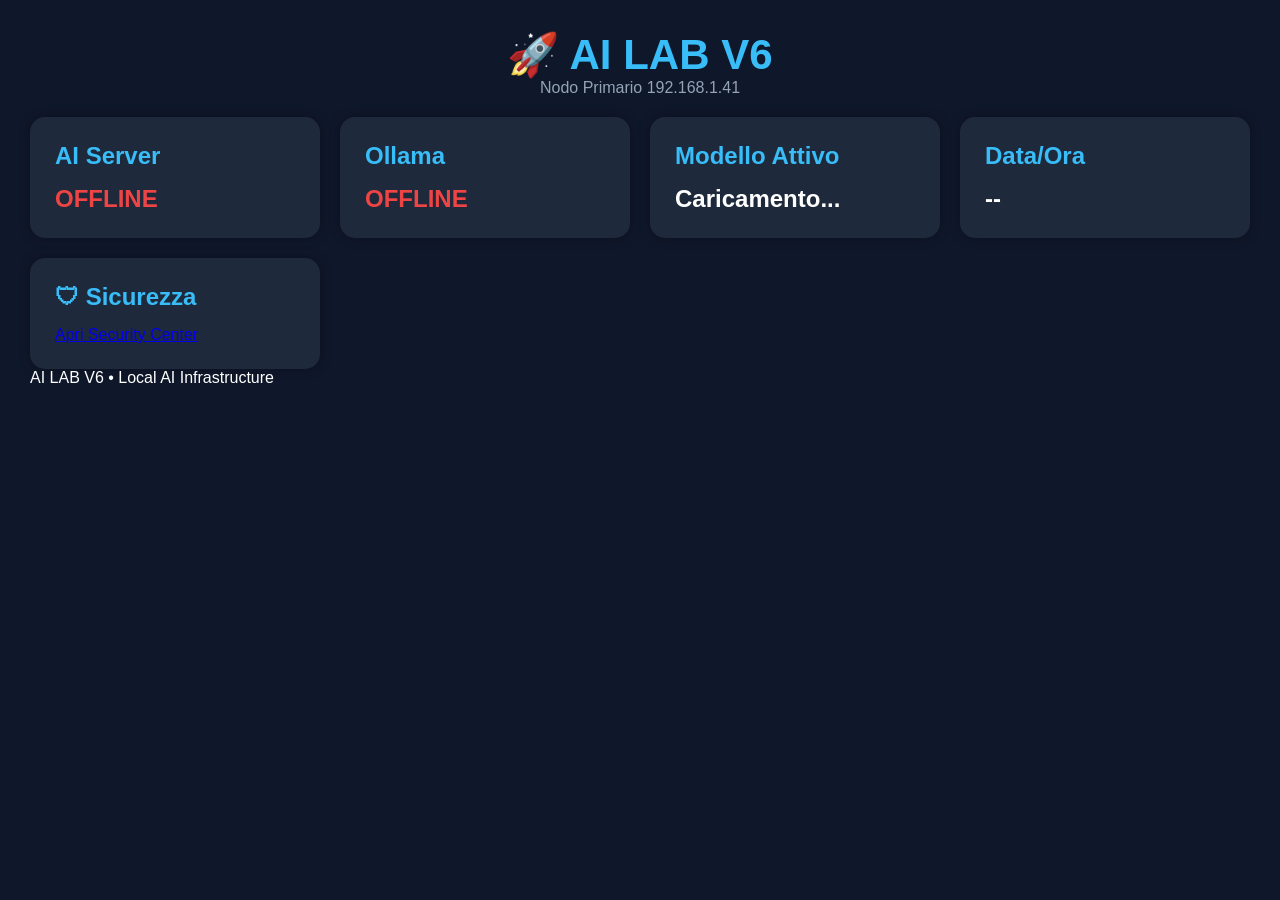
==== webui/index.html @ 9b21e297 "Security Center WebUI operativo" ====
<!DOCTYPE html>
<html lang="it">

<head>
    <meta charset="UTF-8">
    <meta name="viewport" content="width=device-width, initial-scale=1.0">
    <title>AI LAB V6</title>

    <link rel="stylesheet" href="style.css">
</head>

<body>

    <header>
        <h1>🚀 AI LAB V6</h1>
        <p>Nodo Primario 192.168.1.41</p>
    </header>

    <div class="dashboard">

        <div class="card">
            <h2>AI Server</h2>
            <div id="server" class="value">
                Caricamento...
            </div>
        </div>

        <div class="card">
            <h2>Ollama</h2>
            <div id="ollama" class="value">
                Caricamento...
            </div>
        </div>

        <div class="card">
            <h2>Modello Attivo</h2>
            <div id="model" class="value">
                Caricamento...
            </div>
        </div>

        <div class="card">
            <h2>Data/Ora</h2>
            <div id="clock" class="value">
                --
            </div>			
        </div>
		
    <div class="card">
        <h2>🛡 Sicurezza</h2>

        <a href="security.html">
        Apri Security Center
        </a>
        </div>

    </div>

    <div class="footer">
        AI LAB V6 • Local AI Infrastructure
     </div>

    <script src="app.js"></script>

</body>

</html>
---- webui/style.css ----
* {
    margin: 0;
    padding: 0;
    box-sizing: border-box;
}

body {
    background: #0f172a;
    color: white;
    font-family: Segoe UI, Arial, sans-serif;
    min-height: 100vh;
    padding: 30px;
}

header {
    text-align: center;
    margin-bottom: 20px;
}

header h1 {
    color: #38bdf8;
    font-size: 42px;
}

header p {
    color: #94a3b8;
}

nav {
    text-align: center;
    margin-bottom: 30px;
}

nav a {
    color: white;
    text-decoration: none;
    margin: 10px;
    padding: 10px 16px;
    border-radius: 8px;
    background: #1e293b;
}

nav a:hover {
    background: #38bdf8;
    color: #000;
}

.dashboard {
    display: grid;
    grid-template-columns: repeat(auto-fit, minmax(260px, 1fr));
    gap: 20px;
}

.card {
    padding: 25px;
    border-radius: 15px;
    background: #1e293b;
    box-shadow: 0 0 12px rgba(0,0,0,0.3);
}

.card h2 {
    margin-bottom: 15px;
    color: #38bdf8;
}

.value {
    font-size: 24px;
    font-weight: bold;
}

.online {
    color: #22c55e;
}

.offline {
    color: #ef4444;
}

footer {
    text-align: center;
    margin-top: 40px;
    color: #94a3b8;
}
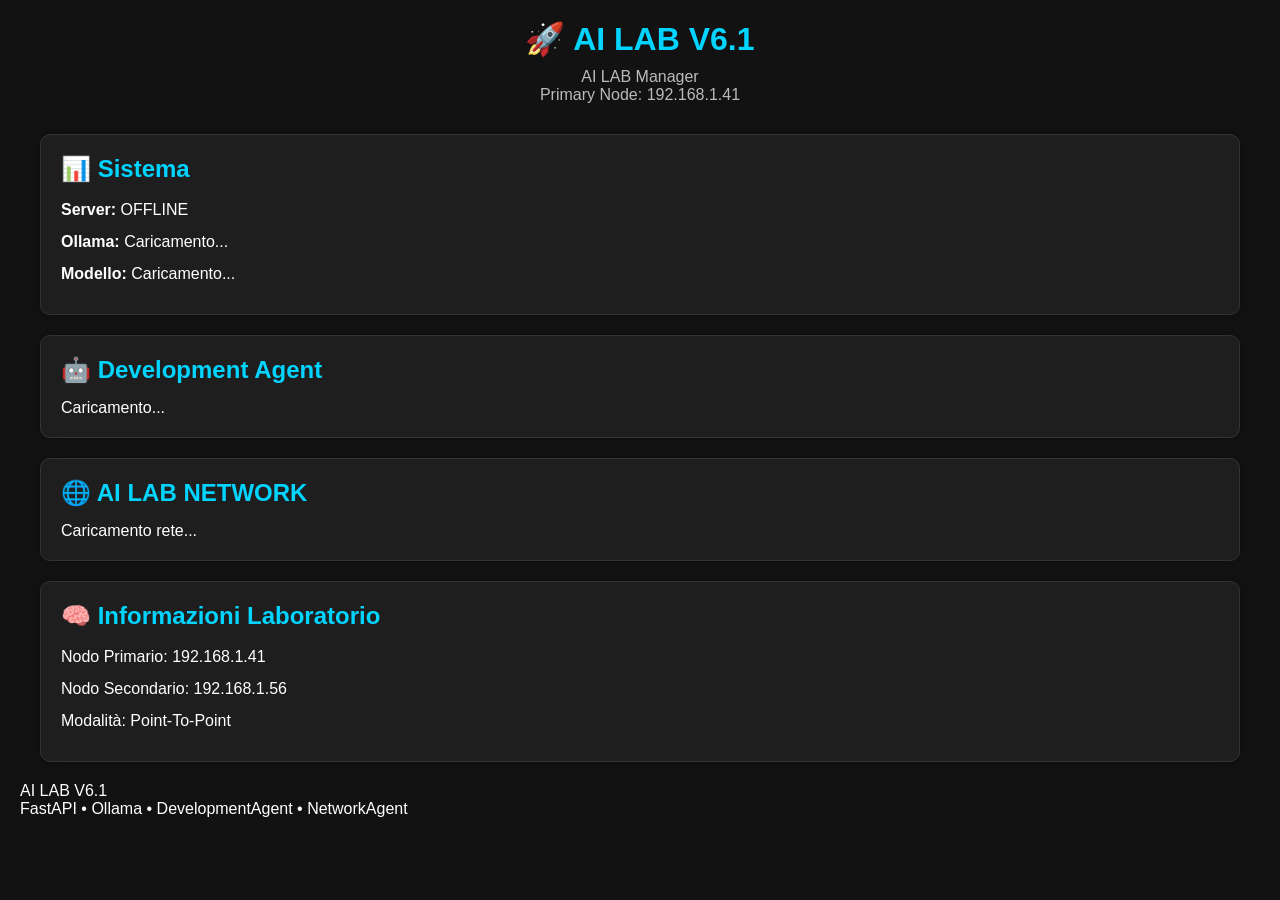
==== commit ade9d099: "WebUI network dashboard working" ====
--- a/webui/index.html
+++ b/webui/index.html
@@ -2,63 +2,126 @@
 <html lang="it">
 
 <head>
+
     <meta charset="UTF-8">
-    <meta name="viewport" content="width=device-width, initial-scale=1.0">
-    <title>AI LAB V6</title>
+
+    <meta name="viewport"
+          content="width=device-width, initial-scale=1.0">
+
+    <title>AI LAB V6.1</title>
 
     <link rel="stylesheet" href="style.css">
+
 </head>
 
 <body>
 
     <header>
-        <h1>🚀 AI LAB V6</h1>
-        <p>Nodo Primario 192.168.1.41</p>
+
+        <h1>🚀 AI LAB V6.1</h1>
+
+        <p>
+            AI LAB Manager
+        </p>
+
+        <p>
+            Primary Node:
+            192.168.1.41
+        </p>
+
     </header>
 
-    <div class="dashboard">
+    <main>
 
-        <div class="card">
-            <h2>AI Server</h2>
-            <div id="server" class="value">
+        <section class="card">
+
+            <h2>📊 Sistema</h2>
+
+            <p>
+                <strong>Server:</strong>
+                <span id="server-status">
+                    Caricamento...
+                </span>
+            </p>
+
+            <p>
+                <strong>Ollama:</strong>
+                <span id="ollama-status">
+                    Caricamento...
+                </span>
+            </p>
+
+            <p>
+                <strong>Modello:</strong>
+                <span id="model-name">
+                    Caricamento...
+                </span>
+            </p>
+
+        </section>
+
+        <section class="card">
+
+            <h2>🤖 Development Agent</h2>
+
+            <div id="development-agent">
+
                 Caricamento...
+
             </div>
-        </div>
 
-        <div class="card">
-            <h2>Ollama</h2>
-            <div id="ollama" class="value">
-                Caricamento...
+        </section>
+
+        <section class="card">
+
+            <h2>🌐 AI LAB NETWORK</h2>
+
+            <div id="network-panel">
+
+                Caricamento rete...
+
             </div>
-        </div>
 
-        <div class="card">
-            <h2>Modello Attivo</h2>
-            <div id="model" class="value">
-                Caricamento...
+        </section>
+
+        <section class="card">
+
+            <h2>🧠 Informazioni Laboratorio</h2>
+
+            <div id="lab-info">
+
+                <p>
+                    Nodo Primario:
+                    192.168.1.41
+                </p>
+
+                <p>
+                    Nodo Secondario:
+                    192.168.1.56
+                </p>
+
+                <p>
+                    Modalità:
+                    Point-To-Point
+                </p>
+
             </div>
-        </div>
 
-        <div class="card">
-            <h2>Data/Ora</h2>
-            <div id="clock" class="value">
-                --
-            </div>			
-        </div>
-		
-    <div class="card">
-        <h2>🛡 Sicurezza</h2>
+        </section>
 
-        <a href="security.html">
-        Apri Security Center
-        </a>
-        </div>
+    </main>
 
-    </div>
+    <footer>
 
-    <div class="footer">
-        AI LAB V6 • Local AI Infrastructure
-     </div>
+        <p>
+            AI LAB V6.1
+        </p>
+
+        <p>
+            FastAPI • Ollama • DevelopmentAgent • NetworkAgent
+        </p>
+
+    </footer>
 
     <script src="app.js"></script>
 
--- a/webui/style.css
+++ b/webui/style.css
@@ -1,3 +1,8 @@
+/* ========================================
+   AI LAB V6.1
+   STYLE.CSS
+======================================== */
+
 * {
     margin: 0;
     padding: 0;
@@ -5,79 +10,77 @@
 }
 
 body {
-    background: #0f172a;
-    color: white;
-    font-family: Segoe UI, Arial, sans-serif;
-    min-height: 100vh;
-    padding: 30px;
+
+    font-family: Arial, Helvetica, sans-serif;
+
+    background-color: #121212;
+
+    color: #ffffff;
+
+    padding: 20px;
 }
 
 header {
+
     text-align: center;
-    margin-bottom: 20px;
+
+    margin-bottom: 30px;
 }
 
 header h1 {
-    color: #38bdf8;
-    font-size: 42px;
+
+    color: #00d4ff;
+
+    margin-bottom: 10px;
 }
 
 header p {
-    color: #94a3b8;
+
+    color: #bbbbbb;
 }
 
-nav {
-    text-align: center;
-    margin-bottom: 30px;
-}
+main {
 
-nav a {
-    color: white;
-    text-decoration: none;
-    margin: 10px;
-    padding: 10px 16px;
-    border-radius: 8px;
-    background: #1e293b;
-}
+    max-width: 1200px;
 
-nav a:hover {
-    background: #38bdf8;
-    color: #000;
-}
-
-.dashboard {
-    display: grid;
-    grid-template-columns: repeat(auto-fit, minmax(260px, 1fr));
-    gap: 20px;
+    margin: auto;
 }
 
 .card {
-    padding: 25px;
-    border-radius: 15px;
-    background: #1e293b;
-    box-shadow: 0 0 12px rgba(0,0,0,0.3);
+
+    background-color: #1e1e1e;
+
+    border: 1px solid #333;
+
+    border-radius: 10px;
+
+    padding: 20px;
+
+    margin-bottom: 20px;
+
+    box-shadow: 0 0 10px rgba(0, 0, 0, 0.3);
 }
 
 .card h2 {
+
+    color: #00d4ff;
+
     margin-bottom: 15px;
-    color: #38bdf8;
 }
 
-.value {
-    font-size: 24px;
-    font-weight: bold;
+.card p {
+
+    margin-bottom: 8px;
+
+    line-height: 1.5;
 }
 
-.online {
-    color: #22c55e;
-}
+.network-node {
 
-.offline {
-    color: #ef4444;
-}
+    background-color: #252525;
 
-footer {
-    text-align: center;
-    margin-top: 40px;
-    color: #94a3b8;
-}
+    border: 1px solid #444;
+
+    border-radius: 8px;
+
+    padding: 
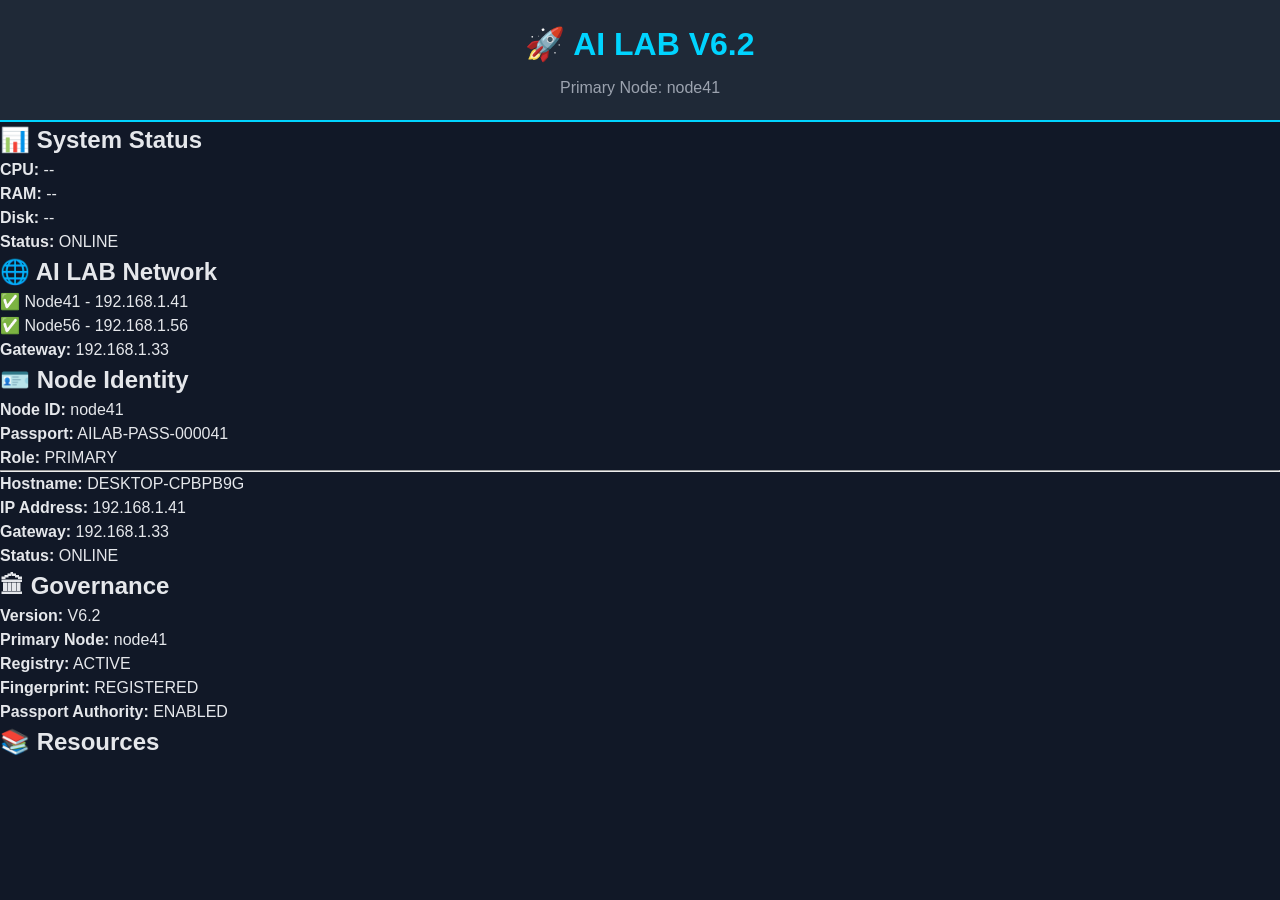
==== commit c1aa3038: "WebUI governance dashboard update" ====
--- a/webui/index.html
+++ b/webui/index.html
@@ -1,130 +1,71 @@
 <!DOCTYPE html>
 <html lang="it">
-
 <head>
-
     <meta charset="UTF-8">
-
-    <meta name="viewport"
-          content="width=device-width, initial-scale=1.0">
-
-    <title>AI LAB V6.1</title>
-
+    <meta name="viewport" content="width=device-width, initial-scale=1.0">
+    <title>AI LAB V6.2</title>
+	
+         <p id="clock"></p> 
+		 
     <link rel="stylesheet" href="style.css">
-
 </head>
-
 <body>
 
     <header>
-
-        <h1>🚀 AI LAB V6.1</h1>
-
-        <p>
-            AI LAB Manager
-        </p>
-
-        <p>
-            Primary Node:
-            192.168.1.41
-        </p>
-
+        <h1>🚀 AI LAB V6.2</h1>
+        <p>Primary Node: node41</p>
     </header>
 
-    <main>
+    <main class="grid">
 
-        <section class="card">
+        <!-- SYSTEM STATUS -->
+        <div class="card">
+            <h2>📊 System Status</h2>
 
-            <h2>📊 Sistema</h2>
+            <p><strong>CPU:</strong> <span id="cpu">--</span></p>
+            <p><strong>RAM:</strong> <span id="ram">--</span></p>
+            <p><strong>Disk:</strong> <span id="disk">--</span></p>
 
-            <p>
-                <strong>Server:</strong>
-                <span id="server-status">
-                    Caricamento...
-                </span>
-            </p>
+            <p><strong>Status:</strong> ONLINE</p>
+        </div>
 
-            <p>
-                <strong>Ollama:</strong>
-                <span id="ollama-status">
-                    Caricamento...
-                </span>
-            </p>
+        <!-- NETWORK -->
+        <div class="card">
+            <h2>🌐 AI LAB Network</h2>
 
-            <p>
-                <strong>Modello:</strong>
-                <span id="model-name">
-                    Caricamento...
-                </span>
-            </p>
+            <p>✅ Node41 - 192.168.1.41</p>
+            <p>✅ Node56 - 192.168.1.56</p>
 
-        </section>
+            <p><strong>Gateway:</strong> 192.168.1.33</p>
+        </div>
 
-        <section class="card">
+        <!-- NODE IDENTITY -->
+        <div class="card">
+            <h2>🪪 Node Identity</h2>
 
-            <h2>🤖 Development Agent</h2>
+            <p><strong>Node ID:</strong> node41</p>
+            <p><strong>Passport:</strong> AILAB-PASS-000041</p>
+            <p><strong>Role:</strong> PRIMARY</p>
 
-            <div id="development-agent">
+            <hr>
 
-                Caricamento...
+            <p><strong>Hostname:</strong> DESKTOP-CPBPB9G</p>
+            <p><strong>IP Address:</strong> 192.168.1.41</p>
+            <p><strong>Gateway:</strong> 192.168.1.33</p>
+            <p><strong>Status:</strong> ONLINE</p>
+        </div>
 
-            </div>
+        <!-- GOVERNANCE -->
+        <div class="card">
+            <h2>🏛 Governance</h2>
 
-        </section>
+            <p><strong>Version:</strong> V6.2</p>
+            <p><strong>Primary Node:</strong> node41</p>
+            <p><strong>Registry:</strong> ACTIVE</p>
+            <p><strong>Fingerprint:</strong> REGISTERED</p>
+            <p><strong>Passport Authority:</strong> ENABLED</p>
+        </div>
 
-        <section class="card">
-
-            <h2>🌐 AI LAB NETWORK</h2>
-
-            <div id="network-panel">
-
-                Caricamento rete...
-
-            </div>
-
-        </section>
-
-        <section class="card">
-
-            <h2>🧠 Informazioni Laboratorio</h2>
-
-            <div id="lab-info">
-
-                <p>
-                    Nodo Primario:
-                    192.168.1.41
-                </p>
-
-                <p>
-                    Nodo Secondario:
-                    192.168.1.56
-                </p>
-
-                <p>
-                    Modalità:
-                    Point-To-Point
-                </p>
-
-            </div>
-
-        </section>
-
-    </main>
-
-    <footer>
-
-        <p>
-            AI LAB V6.1
-        </p>
-
-        <p>
-            FastAPI • Ollama • DevelopmentAgent • NetworkAgent
-        </p>
-
-    </footer>
-
-    <script src="app.js"></script>
-
-</body>
-
-</html>+        <!-- RESOURCES -->
+        <div class="card">
+            <h2>📚 Resources
--- a/webui/style.css
+++ b/webui/style.css
@@ -1,7 +1,6 @@
-/* ========================================
-   AI LAB V6.1
-   STYLE.CSS
-======================================== */
+/* ==================================
+   AI LAB V6.2 Dashboard Theme
+   ================================== */
 
 * {
     margin: 0;
@@ -10,77 +9,30 @@
 }
 
 body {
-
-    font-family: Arial, Helvetica, sans-serif;
-
-    background-color: #121212;
-
-    color: #ffffff;
-
-    padding: 20px;
+    background: #111827;
+    color: #e5e7eb;
+    font-family: Segoe UI, Arial, sans-serif;
+    line-height: 1.5;
 }
 
+/* ==================================
+   HEADER
+   ================================== */
+
 header {
-
+    background: #1f2937;
+    padding: 20px;
     text-align: center;
-
-    margin-bottom: 30px;
+    border-bottom: 2px solid #00d4ff;
 }
 
 header h1 {
-
     color: #00d4ff;
-
-    margin-bottom: 10px;
+    margin-bottom: 8px;
 }
 
 header p {
-
-    color: #bbbbbb;
+    color: #9ca3af;
 }
 
-main {
-
-    max-width: 1200px;
-
-    margin: auto;
-}
-
-.card {
-
-    background-color: #1e1e1e;
-
-    border: 1px solid #333;
-
-    border-radius: 10px;
-
-    padding: 20px;
-
-    margin-bottom: 20px;
-
-    box-shadow: 0 0 10px rgba(0, 0, 0, 0.3);
-}
-
-.card h2 {
-
-    color: #00d4ff;
-
-    margin-bottom: 15px;
-}
-
-.card p {
-
-    margin-bottom: 8px;
-
-    line-height: 1.5;
-}
-
-.network-node {
-
-    background-color: #252525;
-
-    border: 1px solid #444;
-
-    border-radius: 8px;
-
-    padding: +/* ===============================
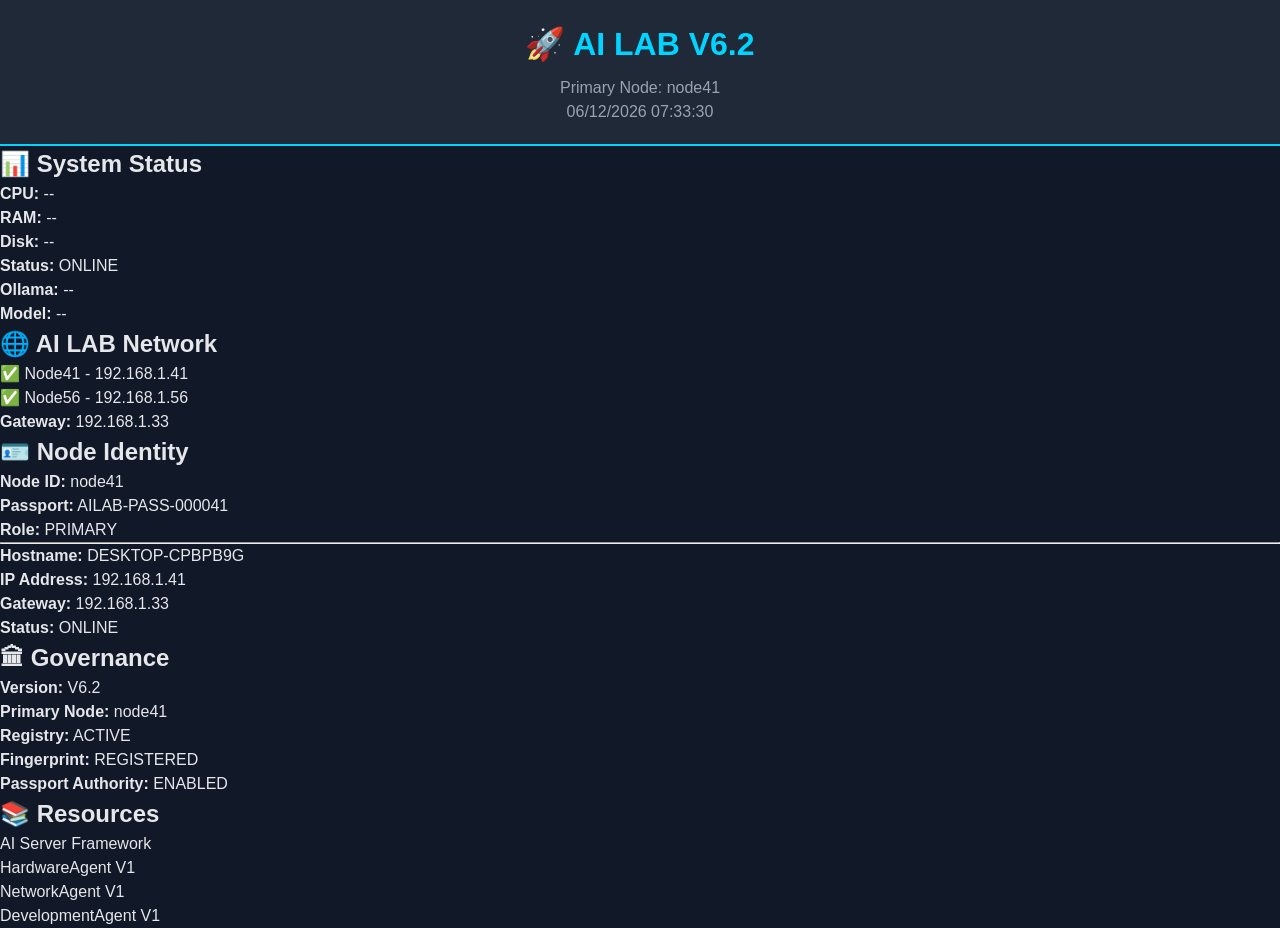
==== commit 8c205dc9: "AI-LAB V6.2 Stable" ====
--- a/webui/index.html
+++ b/webui/index.html
@@ -5,29 +5,46 @@
     <meta name="viewport" content="width=device-width, initial-scale=1.0">
     <title>AI LAB V6.2</title>
 	
-         <p id="clock"></p> 
+         
 		 
     <link rel="stylesheet" href="style.css">
 </head>
 <body>
 
     <header>
-        <h1>🚀 AI LAB V6.2</h1>
-        <p>Primary Node: node41</p>
-    </header>
+    <h1>🚀 AI LAB V6.2</h1>
+    <p>Primary Node: node41</p>
+    <p id="clock"></p>
+</header>
 
     <main class="grid">
 
         <!-- SYSTEM STATUS -->
         <div class="card">
-            <h2>📊 System Status</h2>
+    <h2>📊 System Status</h2>
 
-            <p><strong>CPU:</strong> <span id="cpu">--</span></p>
-            <p><strong>RAM:</strong> <span id="ram">--</span></p>
-            <p><strong>Disk:</strong> <span id="disk">--</span></p>
+    <p><strong>CPU:</strong> <span id="cpu">--</span></p>
+    <p><strong>RAM:</strong> <span id="ram">--</span></p>
+    <p><strong>Disk:</strong> <span id="disk">--</span></p>
 
-            <p><strong>Status:</strong> ONLINE</p>
-        </div>
+    <p>
+        <p>
+    <strong>Status:</strong>
+    <span id="node-status">ONLINE</span>
+</p>
+
+    <p>
+        <strong>Ollama:</strong>
+        <span id="ollama">--</span>
+    </p>
+
+    <p>
+        <strong>Model:</strong>
+        <span id="model">--</span>
+    </p>
+</div>
+
+
 
         <!-- NETWORK -->
         <div class="card">
@@ -58,7 +75,7 @@
         <!-- GOVERNANCE -->
         <div class="card">
             <h2>🏛 Governance</h2>
-
+			
             <p><strong>Version:</strong> V6.2</p>
             <p><strong>Primary Node:</strong> node41</p>
             <p><strong>Registry:</strong> ACTIVE</p>
@@ -67,5 +84,18 @@
         </div>
 
         <!-- RESOURCES -->
-        <div class="card">
-            <h2>📚 Resources+<div class="card">
+    <h2>📚 Resources</h2>
+
+    <p>AI Server Framework</p>
+    <p>HardwareAgent V1</p>
+    <p>NetworkAgent V1</p>
+    <p>DevelopmentAgent V1</p>
+</div>
+
+</main>
+
+<script src="app.js"></script>
+
+</body>
+</html>
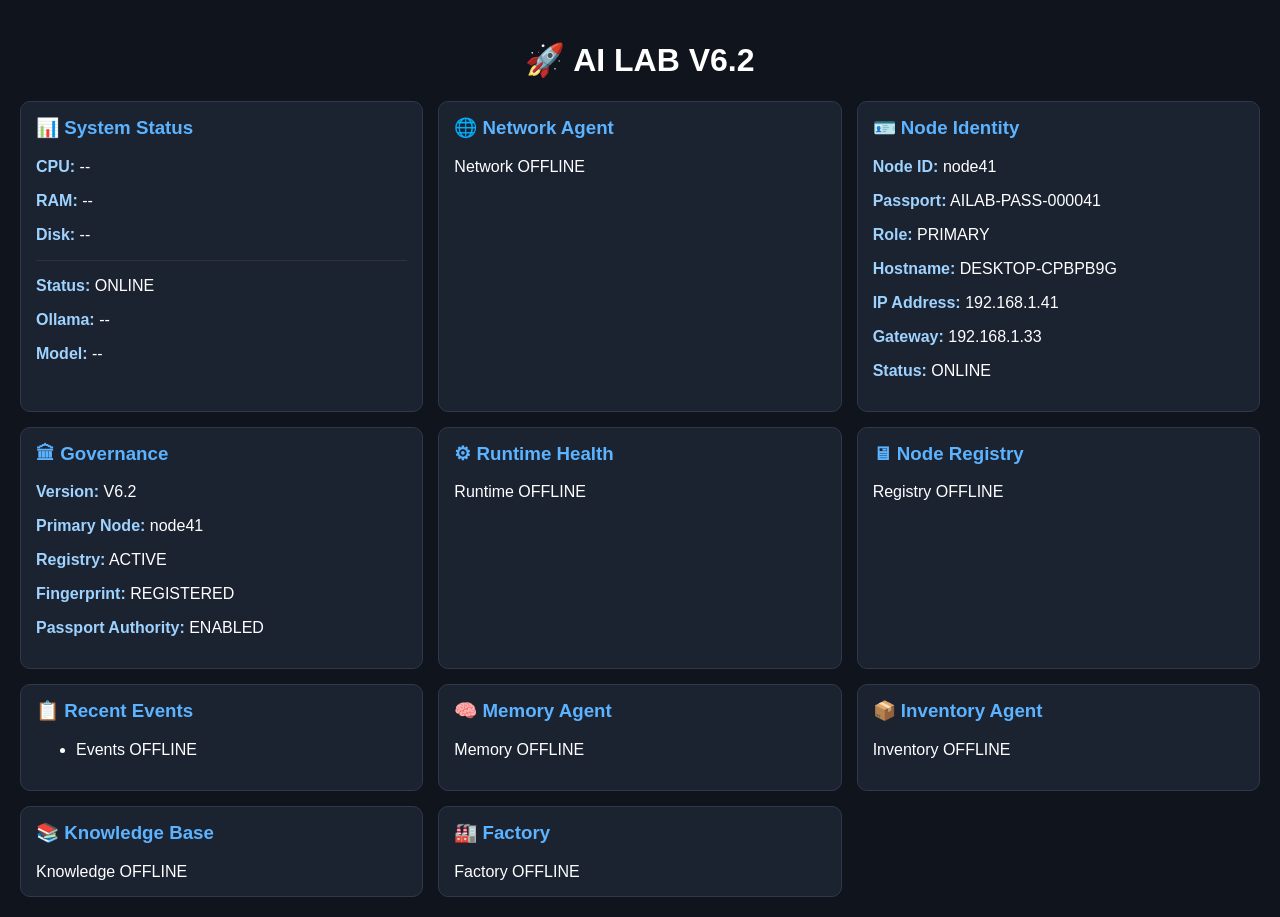
==== commit 778d7701: "AI-LAB V6.2 Dashboard Stable" ====
--- a/webui/index.html
+++ b/webui/index.html
@@ -4,98 +4,169 @@
     <meta charset="UTF-8">
     <meta name="viewport" content="width=device-width, initial-scale=1.0">
     <title>AI LAB V6.2</title>
-	
-         
-		 
-    <link rel="stylesheet" href="style.css">
+
+    <style>
+        body {
+            font-family: Arial, sans-serif;
+            background: #10141c;
+            color: white;
+            margin: 0;
+            padding: 20px;
+        }
+
+        h1 {
+            text-align: center;
+        }
+
+        .grid {
+            display: grid;
+            grid-template-columns: repeat(auto-fit, minmax(320px, 1fr));
+            gap: 15px;
+        }
+
+        .card {
+            background: #1b2230;
+            border-radius: 10px;
+            padding: 15px;
+            border: 1px solid #30384a;
+        }
+
+        .card h3 {
+            margin-top: 0;
+            color: #5cb3ff;
+        }
+
+        hr {
+            border: 0;
+            border-top: 1px solid #333;
+        }
+
+        strong {
+            color: #9fd3ff;
+        }
+    </style>
 </head>
+
 <body>
 
-    <header>
-    <h1>🚀 AI LAB V6.2</h1>
-    <p>Primary Node: node41</p>
-    <p id="clock"></p>
-</header>
+<h1>🚀 AI LAB V6.2</h1>
 
-    <main class="grid">
+<div class="grid">
 
-        <!-- SYSTEM STATUS -->
-        <div class="card">
-    <h2>📊 System Status</h2>
+    <!-- SYSTEM STATUS -->
+    <div class="card">
+        <h3>📊 System Status</h3>
 
-    <p><strong>CPU:</strong> <span id="cpu">--</span></p>
-    <p><strong>RAM:</strong> <span id="ram">--</span></p>
-    <p><strong>Disk:</strong> <span id="disk">--</span></p>
+        <p><strong>CPU:</strong> <span id="cpu">--</span></p>
+        <p><strong>RAM:</strong> <span id="ram">--</span></p>
+        <p><strong>Disk:</strong> <span id="disk">--</span></p>
 
-    <p>
-        <p>
-    <strong>Status:</strong>
-    <span id="node-status">ONLINE</span>
-</p>
+        <hr>
 
-    <p>
-        <strong>Ollama:</strong>
-        <span id="ollama">--</span>
-    </p>
+        <p><strong>Status:</strong> <span id="node-status">ONLINE</span></p>
+        <p><strong>Ollama:</strong> <span id="ollama">--</span></p>
+        <p><strong>Model:</strong> <span id="model">--</span></p>
+    </div>
 
-    <p>
-        <strong>Model:</strong>
-        <span id="model">--</span>
-    </p>
+    <!-- NETWORK -->
+    <div class="card">
+        <h3>🌐 Network Agent</h3>
+
+        <div id="network-status">
+            Loading...
+        </div>
+    </div>
+
+    <!-- NODE IDENTITY -->
+    <div class="card">
+        <h3>🪪 Node Identity</h3>
+
+        <p><strong>Node ID:</strong> node41</p>
+        <p><strong>Passport:</strong> AILAB-PASS-000041</p>
+        <p><strong>Role:</strong> PRIMARY</p>
+        <p><strong>Hostname:</strong> DESKTOP-CPBPB9G</p>
+        <p><strong>IP Address:</strong> 192.168.1.41</p>
+        <p><strong>Gateway:</strong> 192.168.1.33</p>
+        <p><strong>Status:</strong> ONLINE</p>
+    </div>
+
+    <!-- GOVERNANCE -->
+    <div class="card">
+        <h3>🏛 Governance</h3>
+
+        <p><strong>Version:</strong> V6.2</p>
+        <p><strong>Primary Node:</strong> node41</p>
+        <p><strong>Registry:</strong> ACTIVE</p>
+        <p><strong>Fingerprint:</strong> REGISTERED</p>
+        <p><strong>Passport Authority:</strong> ENABLED</p>
+    </div>
+
+    <!-- RUNTIME -->
+    <div class="card">
+        <h3>⚙ Runtime Health</h3>
+
+        <div id="runtime-health">
+            Loading...
+        </div>
+    </div>
+
+    <!-- REGISTRY -->
+    <div class="card">
+        <h3>🖥 Node Registry</h3>
+
+        <div id="node-registry">
+            Loading...
+        </div>
+    </div>
+
+    <!-- EVENTS -->
+    <div class="card">
+        <h3>📋 Recent Events</h3>
+
+        <ul id="events">
+            <li>Loading...</li>
+        </ul>
+    </div>
+
+    <!-- MEMORY -->
+    <div class="card">
+        <h3>🧠 Memory Agent</h3>
+
+        <div id="memory-audit">
+            Loading...
+        </div>
+    </div>
+
+    <!-- INVENTORY -->
+    <div class="card">
+        <h3>📦 Inventory Agent</h3>
+
+        <div id="inventory-status">
+            Loading...
+        </div>
+    </div>
+
+    <!-- KNOWLEDGE -->
+    <div class="card">
+        <h3>📚 Knowledge Base</h3>
+
+        <div id="knowledge-status">
+            Loading...
+        </div>
+    </div>
+
+    <!-- FACTORY -->
+    <div class="card">
+        <h3>🏭 Factory</h3>
+
+        <div id="factory-status">
+            Loading...
+        </div>
+    </div>
+
 </div>
-
-
-
-        <!-- NETWORK -->
-        <div class="card">
-            <h2>🌐 AI LAB Network</h2>
-
-            <p>✅ Node41 - 192.168.1.41</p>
-            <p>✅ Node56 - 192.168.1.56</p>
-
-            <p><strong>Gateway:</strong> 192.168.1.33</p>
-        </div>
-
-        <!-- NODE IDENTITY -->
-        <div class="card">
-            <h2>🪪 Node Identity</h2>
-
-            <p><strong>Node ID:</strong> node41</p>
-            <p><strong>Passport:</strong> AILAB-PASS-000041</p>
-            <p><strong>Role:</strong> PRIMARY</p>
-
-            <hr>
-
-            <p><strong>Hostname:</strong> DESKTOP-CPBPB9G</p>
-            <p><strong>IP Address:</strong> 192.168.1.41</p>
-            <p><strong>Gateway:</strong> 192.168.1.33</p>
-            <p><strong>Status:</strong> ONLINE</p>
-        </div>
-
-        <!-- GOVERNANCE -->
-        <div class="card">
-            <h2>🏛 Governance</h2>
-			
-            <p><strong>Version:</strong> V6.2</p>
-            <p><strong>Primary Node:</strong> node41</p>
-            <p><strong>Registry:</strong> ACTIVE</p>
-            <p><strong>Fingerprint:</strong> REGISTERED</p>
-            <p><strong>Passport Authority:</strong> ENABLED</p>
-        </div>
-
-        <!-- RESOURCES -->
-<div class="card">
-    <h2>📚 Resources</h2>
-
-    <p>AI Server Framework</p>
-    <p>HardwareAgent V1</p>
-    <p>NetworkAgent V1</p>
-    <p>DevelopmentAgent V1</p>
-</div>
-
-</main>
 
 <script src="app.js"></script>
 
 </body>
-</html>
+</html>
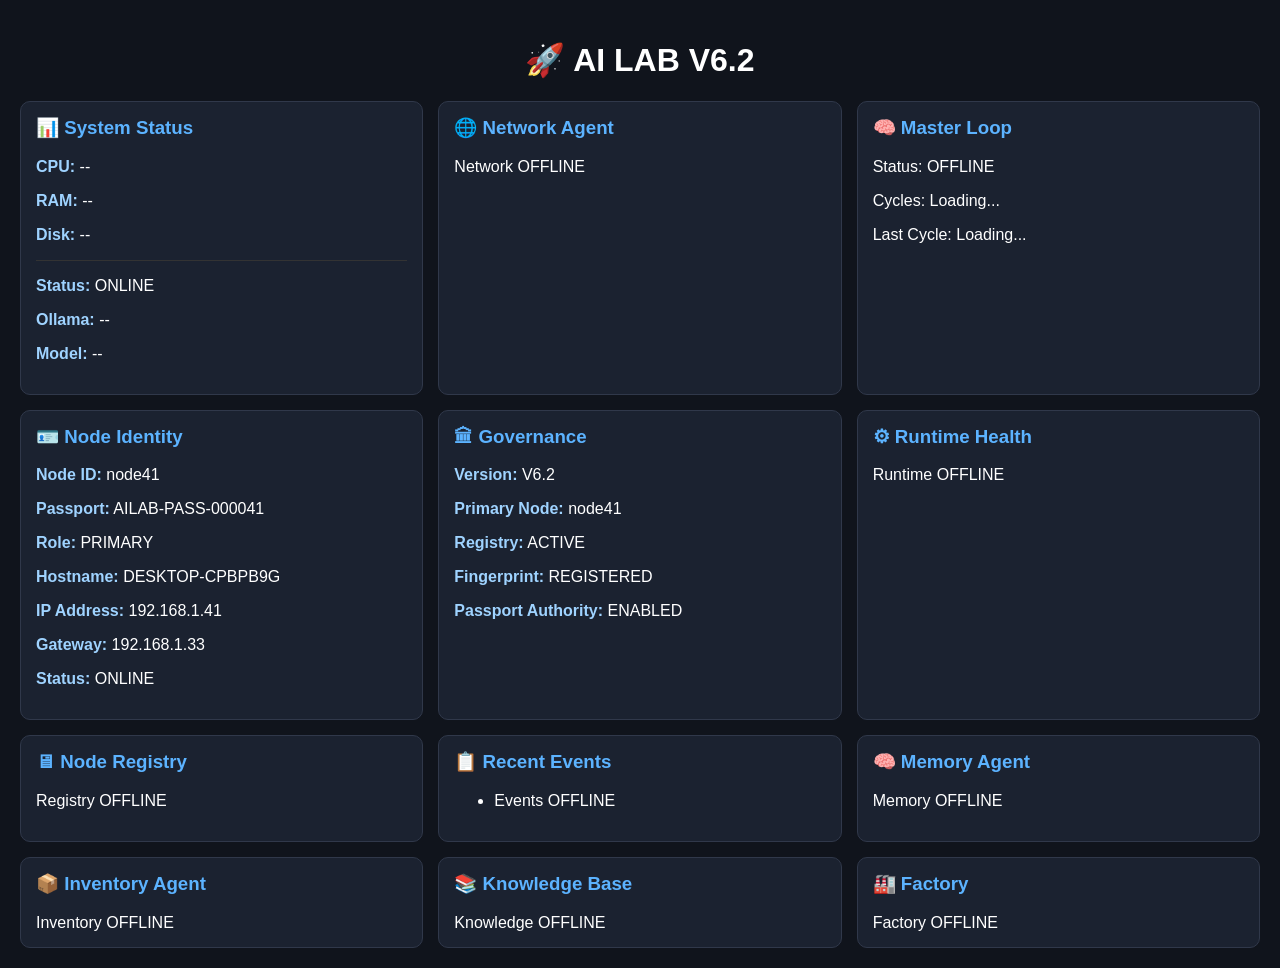
==== commit c3efcd43: "AI-LAB V6.4: master loop integrated with runtime and agents" ====
--- a/webui/index.html
+++ b/webui/index.html
@@ -78,6 +78,15 @@
     </div>
 
     <!-- NODE IDENTITY -->
+	
+	<div class="card">
+    <h3>🧠 Master Loop</h3>
+
+    <p>Status: <span id="loop-status">Loading...</span></p>
+    <p>Cycles: <span id="loop-cycles">Loading...</span></p>
+    <p>Last Cycle: <span id="loop-time">Loading...</span></p>
+</div>
+
     <div class="card">
         <h3>🪪 Node Identity</h3>
 
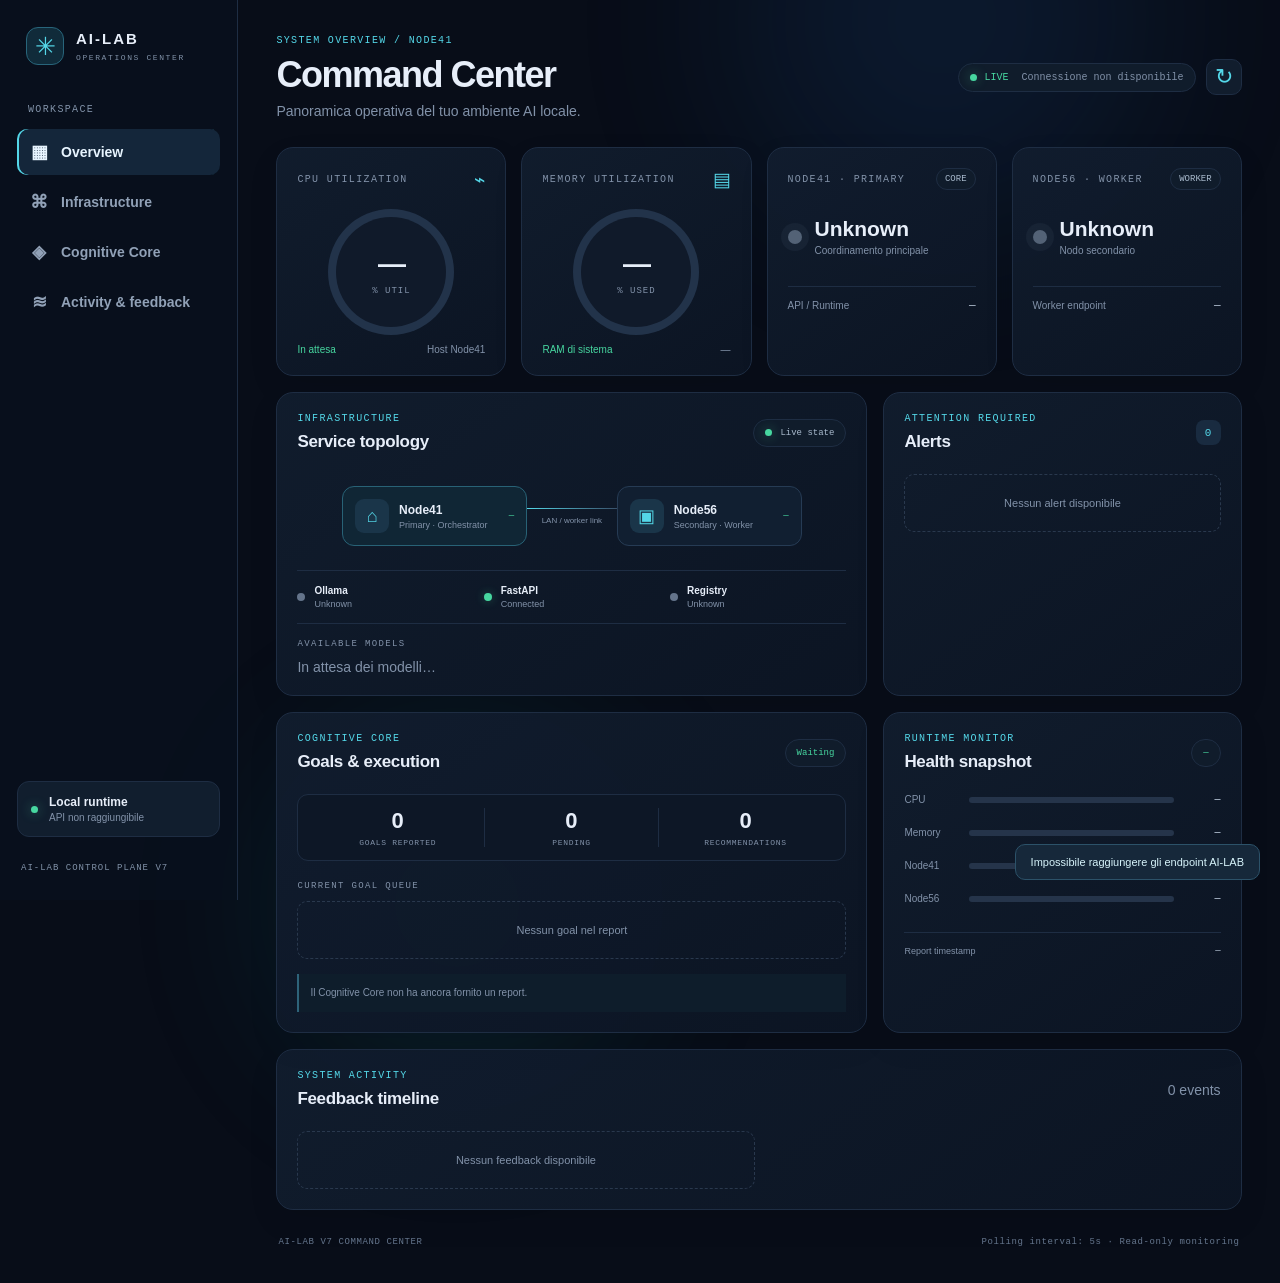
==== commit 37c7291e: "AI-LAB V7 Command Center dashboard redesign" ====
--- a/webui/index.html
+++ b/webui/index.html
@@ -1,181 +1,106 @@
-<!DOCTYPE html>
+<!doctype html>
 <html lang="it">
 <head>
-    <meta charset="UTF-8">
-    <meta name="viewport" content="width=device-width, initial-scale=1.0">
-    <title>AI LAB V6.2</title>
+  <meta charset="utf-8">
+  <meta name="viewport" content="width=device-width, initial-scale=1">
+  <meta name="theme-color" content="#080d18">
+  <title>AI-LAB V7 · Command Center</title>
+  <link rel="stylesheet" href="/webui/style.css">
+</head>
+<body>
+  <div class="ambient ambient-a"></div><div class="ambient ambient-b"></div>
+  <div class="shell">
+    <aside class="sidebar">
+      <a class="brand" href="/" aria-label="AI-LAB home">
+        <span class="brand-mark">✳</span><span><b>AI-LAB</b><small>OPERATIONS CENTER</small></span>
+      </a>
+      <div class="side-label">WORKSPACE</div>
+      <a class="nav-item active" href="#overview"><span>▦</span> Overview</a>
+      <a class="nav-item" href="#infrastructure"><span>⌘</span> Infrastructure</a>
+      <a class="nav-item" href="#cognition"><span>◈</span> Cognitive Core</a>
+      <a class="nav-item" href="#activity"><span>≋</span> Activity & feedback</a>
+      <div class="sidebar-bottom">
+        <div class="connection-card"><span class="pulse-dot"></span><div><b>Local runtime</b><small id="sidebar-connection">Connecting…</small></div></div>
+        <small class="muted">AI-LAB CONTROL PLANE <span id="app-version">V7</span></small>
+      </div>
+    </aside>
 
-    <style>
-        body {
-            font-family: Arial, sans-serif;
-            background: #10141c;
-            color: white;
-            margin: 0;
-            padding: 20px;
-        }
+    <main class="main">
+      <header class="topbar">
+        <div><div class="eyebrow">SYSTEM OVERVIEW / NODE41</div><h1>Command Center</h1><p class="subheading">Panoramica operativa del tuo ambiente AI locale.</p></div>
+        <div class="top-actions"><div class="live-pill"><span class="pulse-dot"></span> LIVE <span id="last-update">In attesa dati</span></div><button id="refresh-btn" class="icon-button" title="Aggiorna ora" aria-label="Aggiorna ora">↻</button></div>
+      </header>
 
-        h1 {
-            text-align: center;
-        }
+      <section class="metrics-grid" id="overview">
+        <article class="panel metric-panel">
+          <div class="panel-head"><span class="metric-label">CPU UTILIZATION</span><span class="metric-icon">⌁</span></div>
+          <div class="gauge-wrap"><div class="gauge" id="cpu-gauge" style="--value:0"><div class="gauge-inner"><strong id="cpu-value">—</strong><small>% UTIL</small></div></div></div>
+          <div class="metric-foot"><span id="cpu-state" class="state-text">In attesa</span><span class="muted">Host Node41</span></div>
+        </article>
+        <article class="panel metric-panel">
+          <div class="panel-head"><span class="metric-label">MEMORY UTILIZATION</span><span class="metric-icon">▤</span></div>
+          <div class="gauge-wrap"><div class="gauge memory" id="ram-gauge" style="--value:0"><div class="gauge-inner"><strong id="ram-value">—</strong><small>% USED</small></div></div></div>
+          <div class="metric-foot"><span id="ram-detail" class="state-text">RAM di sistema</span><span class="muted" id="ram-total">—</span></div>
+        </article>
+        <article class="panel status-panel">
+          <div class="panel-head"><span class="metric-label">NODE41 · PRIMARY</span><span class="tag">CORE</span></div>
+          <div class="status-main"><span class="status-orb" id="node41-orb"></span><div><strong id="node41-status">Unknown</strong><small>Coordinamento principale</small></div></div>
+          <div class="status-meta"><span>API / Runtime</span><b id="runtime-status">—</b></div>
+        </article>
+        <article class="panel status-panel">
+          <div class="panel-head"><span class="metric-label">NODE56 · WORKER</span><span class="tag">WORKER</span></div>
+          <div class="status-main"><span class="status-orb" id="node56-orb"></span><div><strong id="node56-status">Unknown</strong><small>Nodo secondario</small></div></div>
+          <div class="status-meta"><span>Worker endpoint</span><b id="node56-detail">—</b></div>
+        </article>
+      </section>
 
-        .grid {
-            display: grid;
-            grid-template-columns: repeat(auto-fit, minmax(320px, 1fr));
-            gap: 15px;
-        }
+      <section class="content-grid" id="infrastructure">
+        <article class="panel wide-panel">
+          <div class="section-heading"><div><div class="eyebrow">INFRASTRUCTURE</div><h2>Service topology</h2></div><span class="subtle-badge"><span class="pulse-dot"></span> Live state</span></div>
+          <div class="topology">
+            <div class="topo-node primary"><div class="topo-symbol">⌂</div><div><b>Node41</b><small>Primary · Orchestrator</small></div><span class="mini-status" id="topo-node41">—</span></div>
+            <div class="topo-link"><span></span><small>LAN / worker link</small></div>
+            <div class="topo-node"><div class="topo-symbol">▣</div><div><b>Node56</b><small>Secondary · Worker</small></div><span class="mini-status" id="topo-node56">—</span></div>
+          </div>
+          <div class="service-strip">
+            <div class="service-item"><span class="service-dot" id="ollama-dot"></span><div><b>Ollama</b><small id="ollama-status">Unknown</small></div></div>
+            <div class="service-item"><span class="service-dot good"></span><div><b>FastAPI</b><small id="api-status">Connected</small></div></div>
+            <div class="service-item"><span class="service-dot" id="registry-dot"></span><div><b>Registry</b><small id="registry-status">Unknown</small></div></div>
+          </div>
+          <div class="models-block"><div class="block-label">AVAILABLE MODELS</div><div id="model-list" class="chip-list"><span class="muted">In attesa dei modelli…</span></div></div>
+        </article>
 
-        .card {
-            background: #1b2230;
-            border-radius: 10px;
-            padding: 15px;
-            border: 1px solid #30384a;
-        }
+        <article class="panel alerts-panel">
+          <div class="section-heading"><div><div class="eyebrow">ATTENTION REQUIRED</div><h2>Alerts</h2></div><span class="count-badge" id="alert-count">0</span></div>
+          <div id="alerts-list" class="alerts-list"><div class="empty-state">Nessun alert disponibile</div></div>
+        </article>
+      </section>
 
-        .card h3 {
-            margin-top: 0;
-            color: #5cb3ff;
-        }
+      <section class="content-grid" id="cognition">
+        <article class="panel wide-panel">
+          <div class="section-heading"><div><div class="eyebrow">COGNITIVE CORE</div><h2>Goals & execution</h2></div><span id="cognitive-health" class="health-badge">Waiting</span></div>
+          <div class="goal-summary"><div><strong id="goal-count">0</strong><small>GOALS REPORTED</small></div><div><strong id="pending-count">0</strong><small>PENDING</small></div><div><strong id="recommendation-count">0</strong><small>RECOMMENDATIONS</small></div></div>
+          <div class="block-label">CURRENT GOAL QUEUE</div><div id="goals-list" class="goals-list"><div class="empty-state">Nessun goal nel report</div></div>
+          <div class="context-note" id="context-note">Il Cognitive Core non ha ancora fornito un report.</div>
+        </article>
+        <article class="panel runtime-panel">
+          <div class="section-heading"><div><div class="eyebrow">RUNTIME MONITOR</div><h2>Health snapshot</h2></div><span class="health-badge" id="runtime-health">—</span></div>
+          <div class="health-row"><span>CPU</span><div class="bar"><i id="cpu-bar"></i></div><b id="cpu-inline">—</b></div>
+          <div class="health-row"><span>Memory</span><div class="bar"><i id="ram-bar"></i></div><b id="ram-inline">—</b></div>
+          <div class="health-row"><span>Node41</span><div class="bar status-bar"><i id="node41-bar"></i></div><b id="node41-inline">—</b></div>
+          <div class="health-row"><span>Node56</span><div class="bar status-bar"><i id="node56-bar"></i></div><b id="node56-inline">—</b></div>
+          <div class="runtime-foot"><span>Report timestamp</span><b id="report-time">—</b></div>
+        </article>
+      </section>
 
-        hr {
-            border: 0;
-            border-top: 1px solid #333;
-        }
-
-        strong {
-            color: #9fd3ff;
-        }
-    </style>
-</head>
-
-<body>
-
-<h1>🚀 AI LAB V6.2</h1>
-
-<div class="grid">
-
-    <!-- SYSTEM STATUS -->
-    <div class="card">
-        <h3>📊 System Status</h3>
-
-        <p><strong>CPU:</strong> <span id="cpu">--</span></p>
-        <p><strong>RAM:</strong> <span id="ram">--</span></p>
-        <p><strong>Disk:</strong> <span id="disk">--</span></p>
-
-        <hr>
-
-        <p><strong>Status:</strong> <span id="node-status">ONLINE</span></p>
-        <p><strong>Ollama:</strong> <span id="ollama">--</span></p>
-        <p><strong>Model:</strong> <span id="model">--</span></p>
-    </div>
-
-    <!-- NETWORK -->
-    <div class="card">
-        <h3>🌐 Network Agent</h3>
-
-        <div id="network-status">
-            Loading...
-        </div>
-    </div>
-
-    <!-- NODE IDENTITY -->
-	
-	<div class="card">
-    <h3>🧠 Master Loop</h3>
-
-    <p>Status: <span id="loop-status">Loading...</span></p>
-    <p>Cycles: <span id="loop-cycles">Loading...</span></p>
-    <p>Last Cycle: <span id="loop-time">Loading...</span></p>
-</div>
-
-    <div class="card">
-        <h3>🪪 Node Identity</h3>
-
-        <p><strong>Node ID:</strong> node41</p>
-        <p><strong>Passport:</strong> AILAB-PASS-000041</p>
-        <p><strong>Role:</strong> PRIMARY</p>
-        <p><strong>Hostname:</strong> DESKTOP-CPBPB9G</p>
-        <p><strong>IP Address:</strong> 192.168.1.41</p>
-        <p><strong>Gateway:</strong> 192.168.1.33</p>
-        <p><strong>Status:</strong> ONLINE</p>
-    </div>
-
-    <!-- GOVERNANCE -->
-    <div class="card">
-        <h3>🏛 Governance</h3>
-
-        <p><strong>Version:</strong> V6.2</p>
-        <p><strong>Primary Node:</strong> node41</p>
-        <p><strong>Registry:</strong> ACTIVE</p>
-        <p><strong>Fingerprint:</strong> REGISTERED</p>
-        <p><strong>Passport Authority:</strong> ENABLED</p>
-    </div>
-
-    <!-- RUNTIME -->
-    <div class="card">
-        <h3>⚙ Runtime Health</h3>
-
-        <div id="runtime-health">
-            Loading...
-        </div>
-    </div>
-
-    <!-- REGISTRY -->
-    <div class="card">
-        <h3>🖥 Node Registry</h3>
-
-        <div id="node-registry">
-            Loading...
-        </div>
-    </div>
-
-    <!-- EVENTS -->
-    <div class="card">
-        <h3>📋 Recent Events</h3>
-
-        <ul id="events">
-            <li>Loading...</li>
-        </ul>
-    </div>
-
-    <!-- MEMORY -->
-    <div class="card">
-        <h3>🧠 Memory Agent</h3>
-
-        <div id="memory-audit">
-            Loading...
-        </div>
-    </div>
-
-    <!-- INVENTORY -->
-    <div class="card">
-        <h3>📦 Inventory Agent</h3>
-
-        <div id="inventory-status">
-            Loading...
-        </div>
-    </div>
-
-    <!-- KNOWLEDGE -->
-    <div class="card">
-        <h3>📚 Knowledge Base</h3>
-
-        <div id="knowledge-status">
-            Loading...
-        </div>
-    </div>
-
-    <!-- FACTORY -->
-    <div class="card">
-        <h3>🏭 Factory</h3>
-
-        <div id="factory-status">
-            Loading...
-        </div>
-    </div>
-
-</div>
-
-<script src="app.js"></script>
-
+      <section class="panel activity-panel" id="activity">
+        <div class="section-heading"><div><div class="eyebrow">SYSTEM ACTIVITY</div><h2>Feedback timeline</h2></div><span class="muted" id="feedback-total">0 events</span></div>
+        <div id="feedback-list" class="timeline"><div class="empty-state">Nessun feedback disponibile</div></div>
+      </section>
+      <footer><span>AI-LAB V7 COMMAND CENTER</span><span>Polling interval: 5s · Read-only monitoring</span></footer>
+    </main>
+  </div>
+  <div id="toast" class="toast" role="status" aria-live="polite"></div>
+  <script src="/webui/app.js" defer></script>
 </body>
 </html>
--- a/webui/style.css
+++ b/webui/style.css
@@ -0,0 +1,5 @@
+:root{color-scheme:dark;--bg:#080d18;--panel:#101a2a;--panel2:#0c1524;--line:#1e2d43;--text:#e7eef9;--muted:#8292a9;--cyan:#54d7e8;--blue:#7897ff;--green:#47d7a0;--amber:#f4bd65;--red:#ff7185;--radius:17px}
+*{box-sizing:border-box}html{scroll-behavior:smooth}body{margin:0;background:var(--bg);color:var(--text);font:14px Manrope,Segoe UI,sans-serif;min-height:100vh}.ambient{position:fixed;z-index:-1;pointer-events:none;border-radius:50%;filter:blur(90px);opacity:.13}.ambient-a{width:420px;height:420px;background:#2369b9;top:-190px;right:10%}.ambient-b{width:350px;height:350px;background:#16a7a2;bottom:-180px;left:22%}.shell{display:grid;grid-template-columns:238px minmax(0,1fr);min-height:100vh}.sidebar{border-right:1px solid var(--line);background:rgba(9,16,29,.88);padding:27px 17px;display:flex;flex-direction:column;position:sticky;top:0;height:100vh}.brand{display:flex;align-items:center;gap:12px;color:var(--text);text-decoration:none;padding:0 9px 39px}.brand-mark{display:grid;place-items:center;width:38px;height:38px;border:1px solid #28657b;border-radius:12px;color:var(--cyan);font-size:25px;background:#102b3a}.brand b{display:block;letter-spacing:2px;font-size:15px}.brand small,.side-label,.eyebrow,.metric-label,.block-label{font:10px 'DM Mono',monospace;letter-spacing:1.35px;color:var(--muted)}.brand small{font-size:8px;letter-spacing:1.6px}.side-label{padding:0 11px 12px}.nav-item{display:flex;align-items:center;gap:13px;color:#91a1b7;text-decoration:none;padding:12px 13px;border-radius:10px;margin:2px 0;font-weight:600}.nav-item span{font-size:18px;width:18px;text-align:center}.nav-item:hover,.nav-item.active{background:#14263a;color:#e8f5ff}.nav-item.active{box-shadow:inset 2px 0 var(--cyan)}.sidebar-bottom{margin-top:auto}.connection-card{display:flex;align-items:center;gap:11px;padding:13px;background:#111e2e;border:1px solid var(--line);border-radius:12px;margin-bottom:20px}.connection-card b,.connection-card small{display:block}.connection-card b{font-size:12px}.connection-card small{color:var(--muted);font-size:10px;margin-top:3px}.sidebar-bottom>.muted{font:9px 'DM Mono',monospace;letter-spacing:1px;padding-left:4px}.main{width:min(1500px,100%);padding:35px clamp(20px,3vw,48px) 22px;margin:auto}.topbar,.top-actions,.section-heading,.panel-head,.metric-foot,.status-meta,.runtime-foot{display:flex;align-items:center;justify-content:space-between}.topbar{margin-bottom:28px}.eyebrow{color:var(--cyan);margin-bottom:8px}h1{font-size:clamp(27px,3vw,36px);letter-spacing:-1.5px;margin:0;font-weight:800}h2{font-size:17px;margin:4px 0 0;letter-spacing:-.35px}.subheading{color:var(--muted);margin:7px 0 0}.top-actions{gap:10px}.live-pill,.subtle-badge,.tag,.health-badge{display:inline-flex;align-items:center;gap:8px;border:1px solid var(--line);background:#101c2b;border-radius:30px;padding:8px 11px;color:#a9bacd;font:10px 'DM Mono',monospace}.live-pill{color:var(--green)}.live-pill #last-update{color:var(--muted);padding-left:5px}.icon-button{height:36px;width:36px;border-radius:10px;border:1px solid var(--line);background:#111d2d;color:var(--cyan);font-size:22px;cursor:pointer}.icon-button:hover{background:#1a3046}.pulse-dot{width:7px;height:7px;border-radius:50%;background:var(--green);box-shadow:0 0 12px #47d7a077;display:inline-block;flex:none}.metrics-grid{display:grid;grid-template-columns:repeat(4,minmax(0,1fr));gap:15px;margin-bottom:16px}.panel{background:linear-gradient(145deg,rgba(17,29,46,.97),rgba(12,21,36,.97));border:1px solid var(--line);border-radius:var(--radius);padding:20px;box-shadow:0 12px 32px #00000012;min-width:0}.metric-panel{min-height:216px}.panel-head{margin-bottom:15px}.metric-icon{color:var(--cyan);font-size:19px}.gauge-wrap{display:flex;justify-content:center;padding:3px 0 9px}.gauge{--value:0;width:126px;height:126px;border-radius:50%;display:grid;place-items:center;background:conic-gradient(var(--cyan) calc(var(--value)*1%),#22334a 0);position:relative}.gauge:before{content:"";position:absolute;inset:8px;border-radius:50%;background:#101a2a}.gauge.memory{background:conic-gradient(var(--blue) calc(var(--value)*1%),#22334a 0)}.gauge-inner{position:relative;text-align:center}.gauge-inner strong{display:block;font-size:28px;letter-spacing:-1px}.gauge-inner small{font:9px 'DM Mono',monospace;color:var(--muted);letter-spacing:1px}.metric-foot{font-size:10px}.state-text{color:var(--green)}.muted{color:var(--muted)}.status-panel{min-height:216px}.tag{font-size:9px;padding:5px 8px}.status-main{display:flex;align-items:center;gap:13px;margin:27px 0 30px}.status-main strong{display:block;font-size:21px;text-transform:capitalize}.status-main small{display:block;color:var(--muted);font-size:10px;margin-top:4px}.status-orb{width:14px;height:14px;border-radius:50%;background:#536276;box-shadow:0 0 0 7px #53627620}.status-orb.online{background:var(--green);box-shadow:0 0 0 7px #47d7a01a,0 0 18px #47d7a055}.status-orb.offline{background:var(--red);box-shadow:0 0 0 7px #ff71851a}.status-meta{border-top:1px solid var(--line);padding-top:12px;font-size:10px;color:var(--muted)}.status-meta b{color:#c5d3e5;font:11px 'DM Mono',monospace}.content-grid{display:grid;grid-template-columns:minmax(0,1.65fr) minmax(280px,1fr);gap:16px;margin-bottom:16px}.wide-panel{min-height:300px}.section-heading{margin-bottom:22px}.subtle-badge{font-size:9px}.count-badge{display:grid;place-items:center;min-width:25px;height:25px;border-radius:8px;background:#192b40;color:var(--cyan);font:11px 'DM Mono',monospace}.topology{display:flex;align-items:center;justify-content:center;padding:12px 4px 24px}.topo-node{display:flex;align-items:center;gap:10px;border:1px solid #263b54;background:#111f31;border-radius:12px;padding:12px;min-width:185px}.topo-node.primary{border-color:#286276;background:#102635}.topo-symbol{width:34px;height:34px;display:grid;place-items:center;border-radius:9px;background:#1a3549;color:var(--cyan);font-size:18px}.topo-node b,.topo-node small{display:block}.topo-node b{font-size:12px}.topo-node small{font-size:9px;color:var(--muted);margin-top:3px}.mini-status{margin-left:auto;font:9px 'DM Mono',monospace;color:var(--green)}.topo-link{width:clamp(28px,7vw,90px);display:flex;flex-direction:column;align-items:center;gap:7px}.topo-link span{width:100%;height:1px;background:linear-gradient(90deg,var(--cyan),#39506a)}.topo-link small{white-space:nowrap;color:var(--muted);font-size:8px}.service-strip{display:grid;grid-template-columns:repeat(3,1fr);border-top:1px solid var(--line);border-bottom:1px solid var(--line);padding:14px 0;gap:10px}.service-item{display:flex;align-items:center;gap:9px}.service-dot{width:8px;height:8px;border-radius:50%;background:#64748b;flex:none}.service-dot.good{background:var(--green);box-shadow:0 0 10px #47d7a055}.service-item b,.service-item small{display:block}.service-item b{font-size:10px}.service-item small{font-size:9px;color:var(--muted);margin-top:3px}.models-block{padding-top:15px}.block-label{font-size:9px}.chip-list{display:flex;flex-wrap:wrap;gap:7px;margin-top:10px}.model-chip{font:10px 'DM Mono',monospace;color:#b8d9e8;border:1px solid #24465a;background:#102838;padding:6px 9px;border-radius:7px}.alerts-panel{min-height:300px}.alerts-list{display:grid;gap:9px}.alert-item{display:flex;gap:10px;padding:11px;border:1px solid var(--line);border-radius:10px;background:#111c2b}.alert-mark{color:var(--amber);font-size:15px}.alert-item b{display:block;font-size:10px}.alert-item small{display:block;color:var(--muted);font-size:9px;margin-top:4px;line-height:1.5}.empty-state{padding:22px 10px;text-align:center;color:var(--muted);font-size:11px;border:1px dashed #29384d;border-radius:10px}.goal-summary{display:grid;grid-template-columns:repeat(3,1fr);background:#0d1726;border:1px solid var(--line);border-radius:11px;padding:13px;margin-bottom:20px}.goal-summary>div{text-align:center;border-right:1px solid var(--line)}.goal-summary>div:last-child{border:0}.goal-summary strong,.goal-summary small{display:block}.goal-summary strong{font-size:22px}.goal-summary small{font:8px 'DM Mono',monospace;color:var(--muted);letter-spacing:.7px;margin-top:4px}.health-badge{font-size:9px;color:var(--green)}.goals-list{display:grid;gap:8px;margin-top:10px}.goal-item{display:flex;align-items:center;gap:10px;padding:10px 11px;border:1px solid var(--line);border-radius:9px}.goal-symbol{color:var(--cyan);font-size:14px}.goal-copy{min-width:0;flex:1}.goal-copy b{display:block;font-size:10px;overflow:hidden;text-overflow:ellipsis;white-space:nowrap}.goal-copy small{display:block;color:var(--muted);font-size:9px;margin-top:3px}.goal-state{font:9px 'DM Mono',monospace;color:var(--amber)}.context-note{font-size:10px;color:var(--muted);margin-top:15px;padding:11px;border-left:2px solid #2e637a;background:#0e1d2b;line-height:1.6}.runtime-panel{min-height:300px}.health-row{display:grid;grid-template-columns:56px 1fr 38px;align-items:center;gap:9px;margin:22px 0;font-size:10px;color:var(--muted)}.health-row b{text-align:right;color:#c8d6e8;font:10px 'DM Mono',monospace}.bar{height:6px;border-radius:9px;background:#25344a;overflow:hidden}.bar i{display:block;width:0;height:100%;background:linear-gradient(90deg,#4aaac5,var(--cyan));border-radius:9px;transition:width .4s}.status-bar i{background:var(--green)}.runtime-foot{border-top:1px solid var(--line);padding-top:13px;margin-top:28px;font-size:9px;color:var(--muted)}.runtime-foot b{font:9px 'DM Mono',monospace;color:#c1d0e1}.activity-panel{margin-bottom:22px}.timeline{display:grid;grid-template-columns:repeat(2,minmax(0,1fr));gap:9px}.timeline-item{padding:12px;border:1px solid var(--line);border-radius:10px;background:#0e1928;min-width:0}.timeline-head{display:flex;justify-content:space-between;gap:10px;margin-bottom:7px}.timeline-head b{font-size:10px}.timeline-head time{font:9px 'DM Mono',monospace;color:var(--muted);white-space:nowrap}.timeline-item p{margin:0;color:var(--muted);font-size:9px;line-height:1.5}.event-status{font:8px 'DM Mono',monospace;color:var(--green);margin-top:8px;display:inline-block}.event-status.failed{color:var(--red)}footer{display:flex;justify-content:space-between;color:#64758c;font:9px 'DM Mono',monospace;letter-spacing:.6px;padding:5px 2px 14px}.toast{position:fixed;bottom:20px;right:20px;background:#16283a;border:1px solid #2c5269;border-radius:10px;padding:11px 15px;color:#d7f4fb;font-size:11px;opacity:0;transform:translateY(8px);transition:.2s;pointer-events:none}.toast.show{opacity:1;transform:translateY(0)}
+@media(max-width:1100px){.shell{grid-template-columns:190px minmax(0,1fr)}.metrics-grid{grid-template-columns:repeat(2,minmax(0,1fr))}.content-grid{grid-template-columns:1fr}.alerts-panel{min-height:auto}.timeline{grid-template-columns:1fr 1fr}}
+@media(max-width:700px){.shell{display:block}.sidebar{height:auto;position:relative;padding:13px 16px;border-right:0;border-bottom:1px solid var(--line)}.brand{padding:0}.side-label,.nav-item,.sidebar-bottom{display:none}.main{padding:25px 14px}.topbar{align-items:flex-start;gap:12px}.top-actions{flex-direction:column-reverse;align-items:flex-end}.live-pill{font-size:8px;padding:7px}.live-pill #last-update{display:none}.metrics-grid{gap:10px}.panel{padding:15px}.metric-panel,.status-panel{min-height:198px}.gauge{width:108px;height:108px}.status-main{margin:20px 0}.topology{flex-direction:column;gap:8px}.topo-node{width:100%}.topo-link{height:24px;width:auto}.topo-link span{height:100%;width:1px;background:linear-gradient(var(--cyan),#39506a)}.topo-link small{display:none}.service-strip{gap:4px}.service-item{gap:5px}.service-item b{font-size:9px}.service-item small{font-size:8px}.timeline{grid-template-columns:1fr}footer{gap:10px;flex-direction:column}.section-heading{gap:10px}.goal-summary{padding:10px 5px}.goal-summary strong{font-size:19px}}
+@media(prefers-reduced-motion:reduce){*{scroll-behavior:auto!important;transition:none!important}}
